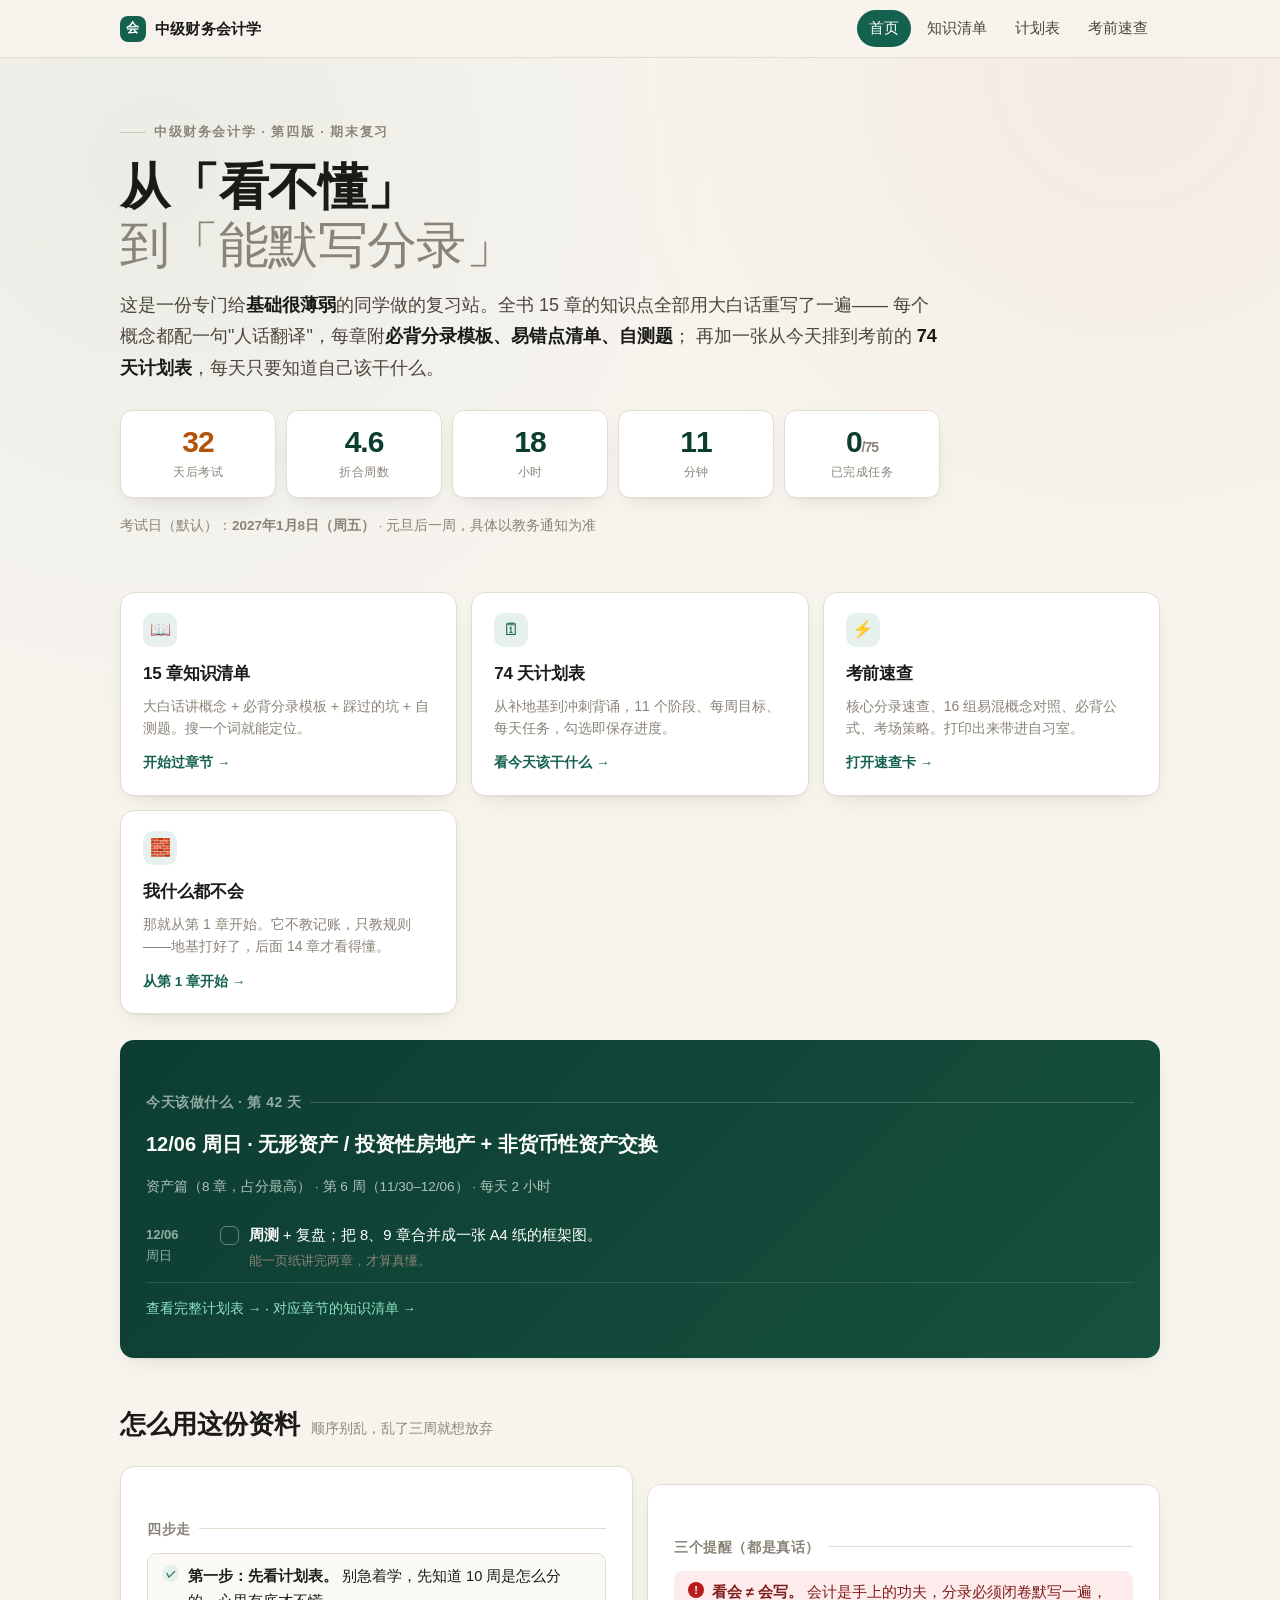
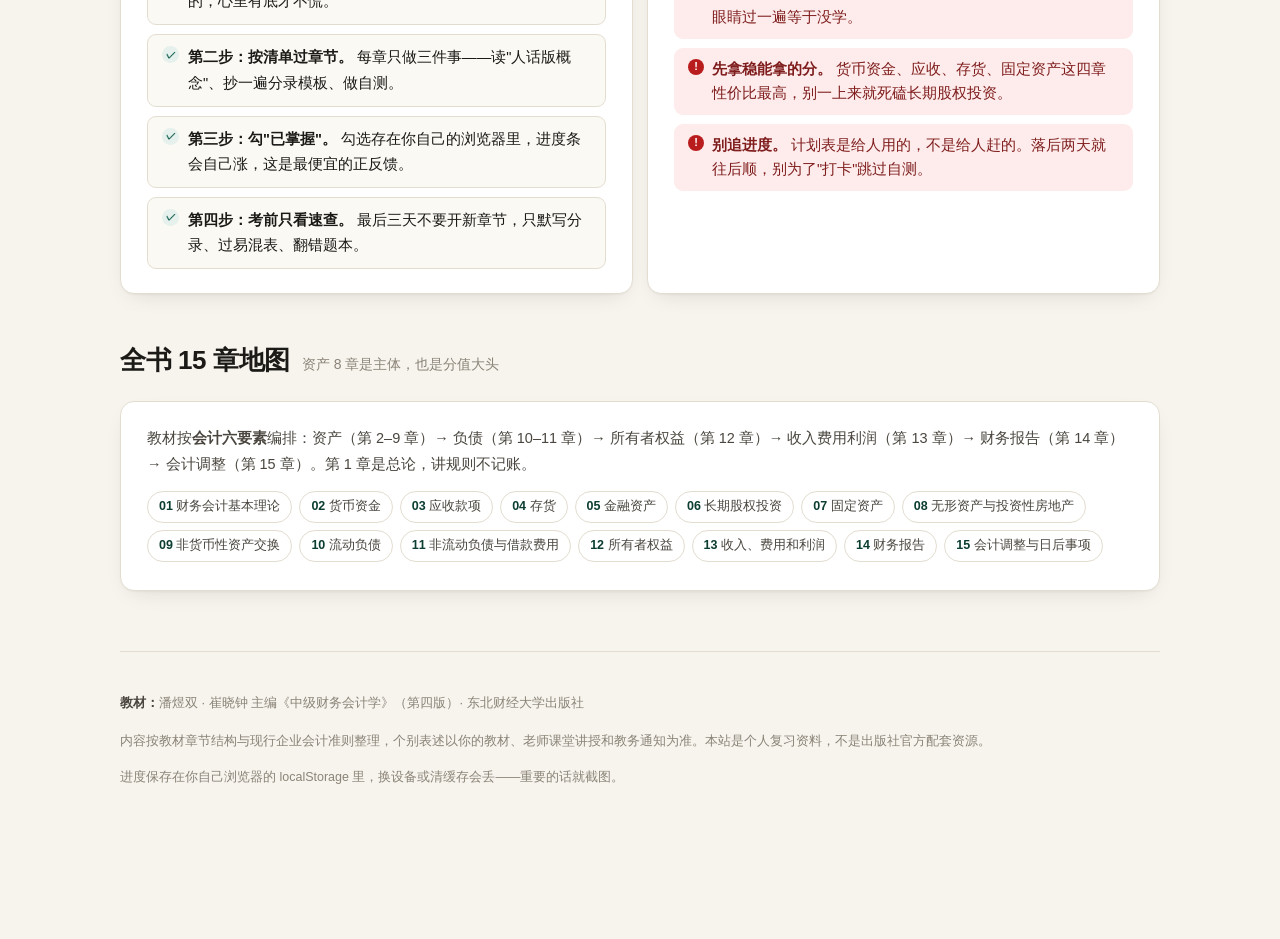
==== index.html @ 1324a6ed "中级财务会计学期末复习站：15 章知识清单 + 74 天计划 + 考前速查" ====
<!DOCTYPE html>
<html lang="zh-CN">
<head>
<meta charset="UTF-8">
<meta name="viewport" content="width=device-width, initial-scale=1, viewport-fit=cover">
<title>中级财务会计学 · 期末复习站</title>
<meta name="description" content="中级财务会计学（第四版）期末复习站：15 章大白话知识清单、必背分录、易错点、自测题，配 74 天倒计时复习计划。">
<meta name="theme-color" content="#f7f4ee">
<link rel="icon" href="data:image/svg+xml,<svg xmlns='http://www.w3.org/2000/svg' viewBox='0 0 100 100'><rect width='100' height='100' rx='22' fill='%2314614f'/><text x='50' y='68' font-size='52' font-family='sans-serif' font-weight='bold' fill='white' text-anchor='middle'>会</text></svg>">
<link rel="stylesheet" href="assets/style.css">
</head>
<body data-page="home">

<header class="topbar">
  <div class="topbar-inner">
    <a class="brand" href="index.html"><span class="brand-mark">会</span><span>中级财务会计学</span></a>
    <nav class="nav">
      <a href="index.html" data-nav="home">首页</a>
      <a href="knowledge.html" data-nav="knowledge">知识清单</a>
      <a href="plan.html" data-nav="plan">计划表</a>
      <a href="cheat.html" data-nav="cheat">考前速查</a>
    </nav>
  </div>
</header>

<main class="wrap">

  <section class="hero narrow">
    <div class="eyebrow">中级财务会计学 · 第四版 · 期末复习</div>
    <h1>从「看不懂」<br><span class="thin">到「能默写分录」</span></h1>
    <p class="lede">
      这是一份专门给<strong>基础很薄弱</strong>的同学做的复习站。全书 15 章的知识点全部用大白话重写了一遍——
      每个概念都配一句"人话翻译"，每章附<strong>必背分录模板、易错点清单、自测题</strong>；
      再加一张从今天排到考前的 <strong>74 天计划表</strong>，每天只要知道自己该干什么。
    </p>
    <div class="countdown" id="countdown"></div>
    <p style="font-size:13.5px;color:var(--ink-3);margin:-14px 0 0">
      考试日（默认）：<b id="examLabel">2027年1月8日</b> · 元旦后一周，具体以教务通知为准
    </p>
  </section>

  <div class="grid grid-2" style="margin-top:26px">
    <a class="entry" href="knowledge.html">
      <div class="entry-ico">📖</div>
      <h3>15 章知识清单</h3>
      <p>大白话讲概念 + 必背分录模板 + 踩过的坑 + 自测题。搜一个词就能定位。</p>
      <div class="go">开始过章节 →</div>
    </a>
    <a class="entry" href="plan.html">
      <div class="entry-ico">🗓</div>
      <h3>74 天计划表</h3>
      <p>从补地基到冲刺背诵，11 个阶段、每周目标、每天任务，勾选即保存进度。</p>
      <div class="go">看今天该干什么 →</div>
    </a>
    <a class="entry" href="cheat.html">
      <div class="entry-ico">⚡</div>
      <h3>考前速查</h3>
      <p>核心分录速查、16 组易混概念对照、必背公式、考场策略。打印出来带进自习室。</p>
      <div class="go">打开速查卡 →</div>
    </a>
    <a class="entry" href="knowledge.html#ch1">
      <div class="entry-ico">🧱</div>
      <h3>我什么都不会</h3>
      <p>那就从第 1 章开始。它不教记账，只教规则——地基打好了，后面 14 章才看得懂。</p>
      <div class="go">从第 1 章开始 →</div>
    </a>
  </div>

  <section id="todayCard" class="card today-card" style="margin-top:26px"></section>

  <section>
    <div class="section-head">
      <h2>怎么用这份资料</h2>
      <span class="sub">顺序别乱，乱了三周就想放弃</span>
    </div>
    <div class="grid grid-2">
      <div class="card">
        <div class="sub-h">四步走</div>
        <ul class="list-clean">
          <li><b>第一步：先看计划表。</b> 别急着学，先知道 10 周是怎么分的，心里有底才不慌。</li>
          <li><b>第二步：按清单过章节。</b> 每章只做三件事——读"人话版概念"、抄一遍分录模板、做自测。</li>
          <li><b>第三步：勾"已掌握"。</b> 勾选存在你自己的浏览器里，进度条会自己涨，这是最便宜的正反馈。</li>
          <li><b>第四步：考前只看速查。</b> 最后三天不要开新章节，只默写分录、过易混表、翻错题本。</li>
        </ul>
      </div>
      <div class="card">
        <div class="sub-h">三个提醒（都是真话）</div>
        <ul class="traps">
          <li><b>看会 ≠ 会写。</b> 会计是手上的功夫，分录必须闭卷默写一遍，眼睛过一遍等于没学。</li>
          <li><b>先拿稳能拿的分。</b> 货币资金、应收、存货、固定资产这四章性价比最高，别一上来就死磕长期股权投资。</li>
          <li><b>别追进度。</b> 计划表是给人用的，不是给人赶的。落后两天就往后顺，别为了"打卡"跳过自测。</li>
        </ul>
      </div>
    </div>
  </section>

  <section>
    <div class="section-head">
      <h2>全书 15 章地图</h2>
      <span class="sub">资产 8 章是主体，也是分值大头</span>
    </div>
    <div class="card">
      <p style="font-size:14.5px;color:var(--ink-2);margin:0 0 12px">
        教材按<b>会计六要素</b>编排：资产（第 2–9 章）→ 负债（第 10–11 章）→ 所有者权益（第 12 章）→
        收入费用利润（第 13 章）→ 财务报告（第 14 章）→ 会计调整（第 15 章）。第 1 章是总论，讲规则不记账。
      </p>
      <div class="pill-row" style="gap:7px">
        <a class="pill" href="knowledge.html#ch1"><b>01</b> 财务会计基本理论</a>
        <a class="pill" href="knowledge.html#ch2"><b>02</b> 货币资金</a>
        <a class="pill" href="knowledge.html#ch3"><b>03</b> 应收款项</a>
        <a class="pill" href="knowledge.html#ch4"><b>04</b> 存货</a>
        <a class="pill" href="knowledge.html#ch5"><b>05</b> 金融资产</a>
        <a class="pill" href="knowledge.html#ch6"><b>06</b> 长期股权投资</a>
        <a class="pill" href="knowledge.html#ch7"><b>07</b> 固定资产</a>
        <a class="pill" href="knowledge.html#ch8"><b>08</b> 无形资产与投资性房地产</a>
        <a class="pill" href="knowledge.html#ch9"><b>09</b> 非货币性资产交换</a>
        <a class="pill" href="knowledge.html#ch10"><b>10</b> 流动负债</a>
        <a class="pill" href="knowledge.html#ch11"><b>11</b> 非流动负债与借款费用</a>
        <a class="pill" href="knowledge.html#ch12"><b>12</b> 所有者权益</a>
        <a class="pill" href="knowledge.html#ch13"><b>13</b> 收入、费用和利润</a>
        <a class="pill" href="knowledge.html#ch14"><b>14</b> 财务报告</a>
        <a class="pill" href="knowledge.html#ch15"><b>15</b> 会计调整与日后事项</a>
      </div>
    </div>
  </section>

  <footer>
    <p><b>教材：</b><span id="bookLabel">潘煜双 · 崔晓钟 主编《中级财务会计学》（第四版）· 东北财经大学出版社</span></p>
    <p>内容按教材章节结构与现行企业会计准则整理，个别表述以你的教材、老师课堂讲授和教务通知为准。本站是个人复习资料，不是出版社官方配套资源。</p>
    <p style="margin-top:10px;font-size:12.5px">进度保存在你自己浏览器的 localStorage 里，换设备或清缓存会丢——重要的话就截图。</p>
  </footer>

</main>

<a class="back-top" id="backTop" href="#" aria-label="回到顶部">↑</a>

<script src="data/site.js"></script>
<script src="data/plan.js"></script>
<script src="assets/app.js"></script>
</body>
</html>
---- assets/style.css ----
/* ==========================================================
   中级财务会计学 · 期末复习站
   纯静态 / 无外链 / 手机优先 / 可打印
   ========================================================== */

:root {
  --paper: #f7f4ee;
  --paper-2: #efeae0;
  --card: #ffffff;
  --ink: #1b1a17;
  --ink-2: #4a463f;
  --ink-3: #8a8377;
  --line: #e3ddd0;
  --line-2: #d2c9b8;
  --green: #14614f;
  --green-soft: #e6f0ec;
  --green-deep: #0c3d31;
  --amber: #b45309;
  --amber-soft: #fdf3e3;
  --red: #b91c1c;
  --red-soft: #fdeceb;
  --blue: #1d4ed8;
  --blue-soft: #e8eefc;
  --radius: 14px;
  --shadow: 0 1px 2px rgba(27, 26, 23, .04), 0 8px 24px -12px rgba(27, 26, 23, .18);
  --sans: -apple-system, BlinkMacSystemFont, "Segoe UI", "PingFang SC",
          "Hiragino Sans GB", "Microsoft YaHei", "Source Han Sans SC", sans-serif;
  --mono: "SFMono-Regular", Consolas, "Liberation Mono", Menlo, monospace;
}

* { box-sizing: border-box; }

html { scroll-behavior: smooth; scroll-padding-top: 78px; }

body {
  margin: 0;
  background: var(--paper);
  color: var(--ink);
  font-family: var(--sans);
  font-size: 16px;
  line-height: 1.75;
  -webkit-font-smoothing: antialiased;
  text-rendering: optimizeLegibility;
}

/* 纸张纹理（纯 CSS，不外链图片） */
body::before {
  content: "";
  position: fixed;
  inset: 0;
  pointer-events: none;
  z-index: 0;
  background-image:
    radial-gradient(circle at 12% 18%, rgba(20, 97, 79, .05), transparent 42%),
    radial-gradient(circle at 88% 8%, rgba(180, 83, 9, .05), transparent 38%);
}

a { color: var(--green); text-decoration: none; }
a:hover { text-decoration: underline; }

/* ================= 顶部导航 ================= */
.topbar {
  position: sticky;
  top: 0;
  z-index: 50;
  background: rgba(247, 244, 238, .88);
  backdrop-filter: saturate(150%) blur(12px);
  -webkit-backdrop-filter: saturate(150%) blur(12px);
  border-bottom: 1px solid var(--line);
}
.topbar-inner {
  max-width: 1080px;
  margin: 0 auto;
  padding: 10px 20px;
  display: flex;
  align-items: center;
  gap: 14px;
  flex-wrap: wrap;
}
.brand {
  display: flex;
  align-items: center;
  gap: 9px;
  font-weight: 700;
  letter-spacing: .2px;
  color: var(--ink);
  font-size: 15px;
  white-space: nowrap;
}
.brand:hover { text-decoration: none; }
.brand-mark {
  width: 26px; height: 26px;
  border-radius: 8px;
  background: var(--green);
  color: #fff;
  display: grid;
  place-items: center;
  font-size: 13px;
  font-weight: 800;
  flex: none;
}
.nav {
  display: flex;
  gap: 4px;
  margin-left: auto;
  flex-wrap: wrap;
}
.nav a {
  padding: 6px 12px;
  border-radius: 999px;
  font-size: 14.5px;
  color: var(--ink-2);
  white-space: nowrap;
  transition: background .16s, color .16s;
}
.nav a:hover { background: var(--paper-2); text-decoration: none; color: var(--ink); }
.nav a.active { background: var(--green); color: #fff; }

/* ================= 版心 ================= */
.wrap {
  position: relative;
  z-index: 1;
  max-width: 1080px;
  margin: 0 auto;
  padding: 0 20px 96px;
}
.narrow { max-width: 820px; }

/* ================= 首页 hero ================= */
.hero { padding: 56px 0 28px; }
.eyebrow {
  display: inline-flex;
  align-items: center;
  gap: 8px;
  font-size: 12.5px;
  letter-spacing: 1.6px;
  text-transform: uppercase;
  color: var(--ink-3);
  font-weight: 700;
  margin-bottom: 14px;
}
.eyebrow::before {
  content: "";
  width: 26px; height: 1px;
  background: var(--line-2);
}
h1 {
  font-size: clamp(30px, 5.4vw, 50px);
  line-height: 1.16;
  margin: 0 0 16px;
  letter-spacing: -.6px;
  font-weight: 800;
}
h1 .thin { color: var(--ink-3); font-weight: 400; }
.lede {
  font-size: clamp(15.5px, 1.9vw, 18px);
  color: var(--ink-2);
  max-width: 46em;
  margin: 0 0 26px;
}
.lede strong { color: var(--ink); }

/* ================= 倒数 / 数据条 ================= */
.countdown {
  display: grid;
  grid-template-columns: repeat(auto-fit, minmax(112px, 1fr));
  gap: 10px;
  margin: 6px 0 30px;
}
.cd-cell {
  background: var(--card);
  border: 1px solid var(--line);
  border-radius: 12px;
  padding: 14px 12px;
  text-align: center;
  box-shadow: var(--shadow);
}
.cd-num {
  font-size: 30px;
  font-weight: 800;
  line-height: 1.1;
  letter-spacing: -1px;
  font-variant-numeric: tabular-nums;
  color: var(--green-deep);
}
.cd-lab {
  font-size: 12px;
  color: var(--ink-3);
  letter-spacing: .5px;
  margin-top: 4px;
}
.cd-cell.hot .cd-num { color: var(--amber); }

/* ================= 卡片 ================= */
.card {
  background: var(--card);
  border: 1px solid var(--line);
  border-radius: var(--radius);
  padding: 24px 26px;
  box-shadow: var(--shadow);
}
.card + .card { margin-top: 18px; }

.grid { display: grid; gap: 14px; }
.grid-2 { grid-template-columns: repeat(auto-fit, minmax(290px, 1fr)); }
.grid-3 { grid-template-columns: repeat(auto-fit, minmax(220px, 1fr)); }
.grid-4 { grid-template-columns: repeat(auto-fit, minmax(160px, 1fr)); }

/* 入口卡 */
.entry {
  display: block;
  background: var(--card);
  border: 1px solid var(--line);
  border-radius: var(--radius);
  padding: 20px 22px;
  box-shadow: var(--shadow);
  transition: transform .18s ease, border-color .18s, box-shadow .18s;
  color: inherit;
}
.entry:hover {
  text-decoration: none;
  transform: translateY(-3px);
  border-color: var(--green);
  box-shadow: 0 12px 34px -14px rgba(20, 97, 79, .45);
}
.entry-ico {
  width: 34px; height: 34px;
  border-radius: 10px;
  display: grid; place-items: center;
  background: var(--green-soft);
  color: var(--green);
  font-size: 17px;
  margin-bottom: 12px;
}
.entry h3 { margin: 0 0 6px; font-size: 17px; letter-spacing: -.2px; }
.entry p { margin: 0; font-size: 14px; color: var(--ink-3); line-height: 1.6; }
.entry .go { margin-top: 12px; font-size: 13.5px; color: var(--green); font-weight: 600; }

/* ================= 章节标题区 ================= */
.section-head {
  display: flex;
  align-items: baseline;
  gap: 12px;
  margin: 44px 0 18px;
  flex-wrap: wrap;
}
.section-head h2 {
  font-size: clamp(20px, 2.8vw, 26px);
  margin: 0;
  letter-spacing: -.4px;
  font-weight: 800;
}
.section-head .sub { font-size: 14px; color: var(--ink-3); }

/* ================= 标签 ================= */
.tag {
  display: inline-block;
  font-size: 11.5px;
  font-weight: 700;
  letter-spacing: .3px;
  padding: 2px 8px;
  border-radius: 6px;
  background: var(--paper-2);
  color: var(--ink-2);
  vertical-align: 2px;
  white-space: nowrap;
}
.tag.hot { background: var(--amber-soft); color: var(--amber); }
.tag.hard { background: var(--red-soft); color: var(--red); }
.tag.ok { background: var(--green-soft); color: var(--green); }
.tag.info { background: var(--blue-soft); color: var(--blue); }

/* ================= 知识清单：章节 ================= */
.chapter {
  background: var(--card);
  border: 1px solid var(--line);
  border-radius: var(--radius);
  margin-bottom: 16px;
  overflow: hidden;
  box-shadow: var(--shadow);
}
.chapter[open] { border-color: var(--line-2); }

.ch-head {
  display: flex;
  align-items: flex-start;
  gap: 14px;
  padding: 18px 22px;
  cursor: pointer;
  list-style: none;
  user-select: none;
}
.ch-head::-webkit-details-marker { display: none; }
.ch-head:hover { background: #fcfaf6; }
.ch-num {
  flex: none;
  width: 38px; height: 38px;
  border-radius: 10px;
  background: var(--green-soft);
  color: var(--green-deep);
  display: grid; place-items: center;
  font-weight: 800;
  font-size: 15px;
  font-variant-numeric: tabular-nums;
}
.ch-title-wrap { flex: 1 1 auto; min-width: 0; }
.ch-title {
  font-size: 17.5px;
  font-weight: 700;
  letter-spacing: -.2px;
  margin: 0 0 3px;
  line-height: 1.4;
}
.ch-meta {
  font-size: 13px;
  color: var(--ink-3);
  display: flex;
  gap: 10px;
  flex-wrap: wrap;
  align-items: center;
}
.ch-caret {
  flex: none;
  color: var(--ink-3);
  font-size: 12px;
  transition: transform .2s;
  margin-top: 11px;
}
.chapter[open] .ch-caret { transform: rotate(90deg); }

.ch-body { padding: 0 22px 24px; border-top: 1px dashed var(--line); }

.ch-oneline {
  font-size: 15px;
  line-height: 1.8;
  color: var(--ink);
  background: linear-gradient(180deg, #fbf9f4, #fff);
  border-left: 3px solid var(--green);
  padding: 12px 16px;
  border-radius: 0 10px 10px 0;
  margin: 18px 0;
}
.ch-oneline b { color: var(--green-deep); }

.sub-h {
  font-size: 14px;
  font-weight: 800;
  letter-spacing: .6px;
  color: var(--ink-3);
  text-transform: uppercase;
  margin: 26px 0 12px;
  display: flex;
  align-items: center;
  gap: 8px;
}
.sub-h::after {
  content: "";
  flex: 1;
  height: 1px;
  background: var(--line);
}

/* 概念列表 */
.concept {
  padding: 11px 0;
  border-bottom: 1px solid #f2eee5;
  display: grid;
  grid-template-columns: minmax(120px, 172px) 1fr;
  gap: 4px 16px;
  font-size: 15px;
}
.concept:last-child { border-bottom: 0; }
.concept dt {
  font-weight: 700;
  color: var(--green-deep);
  letter-spacing: -.1px;
}
.concept dd { margin: 0; color: var(--ink-2); }
.concept dd em {
  font-style: normal;
  background: #fff8e1;
  padding: 0 3px;
  border-radius: 3px;
  box-shadow: inset 0 -2px 0 #f6e2a8;
}
@media (max-width: 560px) {
  .concept { grid-template-columns: 1fr; }
}

/* 分录块 */
.entries { display: grid; gap: 12px; }
.entry-card {
  border: 1px solid var(--line);
  border-radius: 11px;
  overflow: hidden;
  background: #fdfcfa;
}
.entry-name {
  font-size: 13.5px;
  font-weight: 700;
  padding: 8px 14px;
  background: #f4f0e7;
  color: var(--ink-2);
  border-bottom: 1px solid var(--line);
}
.entry-lines {
  padding: 12px 14px;
  font-family: var(--mono);
  font-size: 13.5px;
  line-height: 1.95;
  overflow-x: auto;
}
.entry-lines .row { display: flex; gap: 8px; white-space: nowrap; }
.entry-lines .side { color: var(--ink-3); flex: none; }
.entry-lines .row.dr .acct { color: var(--green-deep); font-weight: 600; }
.entry-lines .row.cr .acct { color: var(--amber); font-weight: 600; }
.entry-lines .row.cr { padding-left: 2.4em; }
.entry-lines .num { color: var(--ink-3); }
.entry-note {
  padding: 0 14px 11px;
  font-size: 13px;
  color: var(--ink-3);
  line-height: 1.7;
}

/* 易错点 */
.traps { margin: 0; padding: 0; list-style: none; display: grid; gap: 9px; }
.traps li {
  position: relative;
  padding: 9px 14px 9px 38px;
  background: var(--red-soft);
  border-radius: 9px;
  font-size: 14.5px;
  line-height: 1.7;
  color: #7f1d1d;
}
.traps li::before {
  content: "!";
  position: absolute;
  left: 14px; top: 11px;
  width: 16px; height: 16px;
  border-radius: 50%;
  background: var(--red);
  color: #fff;
  font-size: 11px;
  font-weight: 900;
  display: grid; place-items: center;
  line-height: 1;
}

/* 普通清单（非错题） */
.list-clean {
  margin: 0;
  padding: 0;
  list-style: none;
  display: grid;
  gap: 9px;
}
.list-clean li {
  position: relative;
  padding: 10px 14px 10px 40px;
  background: #fbf9f4;
  border: 1px solid var(--line);
  border-radius: 9px;
  font-size: 14.6px;
  line-height: 1.72;
}
.list-clean li::before {
  content: "✓";
  position: absolute;
  left: 14px; top: 11px;
  width: 17px; height: 17px;
  border-radius: 50%;
  background: var(--green-soft);
  color: var(--green);
  font-size: 10px;
  font-weight: 900;
  display: grid; place-items: center;
  line-height: 1;
}

/* 自测 */
.quiz { display: grid; gap: 10px; }
.quiz-item {
  border: 1px solid var(--line);
  border-radius: 10px;
  background: #fff;
}
.quiz-q {
  padding: 11px 14px;
  font-size: 14.8px;
  cursor: pointer;
  display: flex;
  gap: 10px;
  align-items: flex-start;
  user-select: none;
}
.quiz-q:hover { background: #fbf9f4; }
.quiz-idx {
  flex: none;
  font-weight: 800;
  color: var(--green);
  font-variant-numeric: tabular-nums;
  font-size: 13px;
  padding-top: 2px;
}
.quiz-a {
  display: none;
  padding: 0 14px 13px 40px;
  font-size: 14.5px;
  color: var(--ink-2);
  line-height: 1.8;
  border-top: 1px dashed var(--line);
  padding-top: 10px;
  margin-top: -1px;
  background: #fcfaf5;
}
.quiz-item.open .quiz-a { display: block; }
.quiz-item.open .quiz-q { color: var(--green-deep); font-weight: 600; }

/* 记忆钩子 */
.mnemonic {
  margin-top: 20px;
  padding: 13px 16px;
  border-radius: 10px;
  background: var(--green-soft);
  font-size: 14.5px;
  color: var(--green-deep);
  line-height: 1.75;
}
.mnemonic b { letter-spacing: .5px; }

/* ================= 工具条 ================= */
.toolbar {
  display: flex;
  gap: 10px;
  flex-wrap: wrap;
  align-items: center;
  margin: 18px 0;
  position: sticky;
  top: 57px;
  z-index: 20;
  background: rgba(247, 244, 238, .95);
  backdrop-filter: blur(8px);
  padding: 10px 0;
  border-bottom: 1px solid var(--line);
}
.search {
  flex: 1 1 220px;
  min-width: 180px;
  padding: 10px 14px;
  border-radius: 10px;
  border: 1px solid var(--line-2);
  background: #fff;
  font-size: 15px;
  font-family: inherit;
  color: var(--ink);
}
.search:focus {
  outline: none;
  border-color: var(--green);
  box-shadow: 0 0 0 3px rgba(20, 97, 79, .12);
}
.btn {
  display: inline-flex;
  align-items: center;
  gap: 6px;
  padding: 9px 14px;
  border-radius: 10px;
  border: 1px solid var(--line-2);
  background: #fff;
  color: var(--ink-2);
  font-size: 14px;
  font-family: inherit;
  cursor: pointer;
  white-space: nowrap;
  transition: all .15s;
}
.btn:hover { border-color: var(--green); color: var(--green); }
.btn.solid { background: var(--green); border-color: var(--green); color: #fff; }
.btn.solid:hover { background: var(--green-deep); color: #fff; }
.btn:active { transform: translateY(1px); }

/* 总进度条 */
.progress-wrap {
  display: flex;
  align-items: center;
  gap: 12px;
  font-size: 13.5px;
  color: var(--ink-3);
}
.bar {
  flex: 1;
  height: 8px;
  border-radius: 999px;
  background: var(--paper-2);
  overflow: hidden;
  min-width: 90px;
}
.bar > i {
  display: block;
  height: 100%;
  width: 0;
  border-radius: 999px;
  background: linear-gradient(90deg, var(--green), #2f9c7e);
  transition: width .4s ease;
}

/* ================= 计划表 ================= */
.phase {
  margin: 34px 0 8px;
  display: flex;
  align-items: center;
  gap: 12px;
}
.phase-badge {
  flex: none;
  font-size: 12px;
  font-weight: 800;
  letter-spacing: 1px;
  padding: 4px 10px;
  border-radius: 6px;
  background: var(--green);
  color: #fff;
}
.phase h2 { font-size: 19px; margin: 0; letter-spacing: -.3px; }
.phase .phase-note { font-size: 13.5px; color: var(--ink-3); }

.week {
  background: var(--card);
  border: 1px solid var(--line);
  border-radius: var(--radius);
  margin-bottom: 14px;
  overflow: hidden;
  box-shadow: var(--shadow);
}
.week-head {
  display: flex;
  align-items: center;
  gap: 12px;
  padding: 15px 20px;
  background: linear-gradient(180deg, #fffdf9, #fff);
  border-bottom: 1px solid var(--line);
  cursor: pointer;
  list-style: none;
  user-select: none;
}
.week-head::-webkit-details-marker { display: none; }
.week-no {
  flex: none;
  font-size: 12px;
  font-weight: 800;
  color: var(--green);
  background: var(--green-soft);
  padding: 3px 9px;
  border-radius: 6px;
  letter-spacing: .5px;
}
.week-theme { flex: 1; font-weight: 700; font-size: 15.5px; letter-spacing: -.1px; }
.week-range { font-size: 13px; color: var(--ink-3); font-variant-numeric: tabular-nums; }
.week.now { border-color: var(--amber); box-shadow: 0 0 0 2px rgba(180, 83, 9, .12), var(--shadow); }
.week.now .week-no { background: var(--amber-soft); color: var(--amber); }

.week-body { padding: 6px 20px 16px; }
.week-goal {
  font-size: 14px;
  color: var(--ink-2);
  padding: 10px 0 6px;
  border-bottom: 1px dashed var(--line);
  margin-bottom: 6px;
}
.week-goal b { color: var(--green-deep); }

.day {
  display: flex;
  gap: 12px;
  padding: 10px 0;
  border-bottom: 1px solid #f4f1e9;
  align-items: flex-start;
}
.day:last-child { border-bottom: 0; }
.day-lab {
  flex: none;
  width: 62px;
  font-size: 12.5px;
  color: var(--ink-3);
  font-variant-numeric: tabular-nums;
  line-height: 1.7;
  padding-top: 1px;
}
.day-lab b { display: block; color: var(--ink-2); font-size: 13px; }
.day-txt { flex: 1; font-size: 14.8px; line-height: 1.7; }
.day-txt em { font-style: normal; color: var(--ink-3); font-size: 13px; display: block; margin-top: 2px; }

/* 自定义勾选框 */
.check { display: flex; align-items: flex-start; gap: 10px; cursor: pointer; }
.check input { position: absolute; opacity: 0; width: 0; height: 0; }
.check .box {
  flex: none;
  width: 19px; height: 19px;
  margin-top: 3px;
  border-radius: 6px;
  border: 1.8px solid var(--line-2);
  background: #fff;
  display: grid;
  place-items: center;
  transition: all .15s;
  font-size: 11px;
  color: #fff;
  line-height: 1;
}
.check:hover .box { border-color: var(--green); }
.check input:checked + .box {
  background: var(--green);
  border-color: var(--green);
}
.check input:checked + .box::after { content: "✓"; font-weight: 900; }
.check input:checked ~ .day-txt,
.check input:checked ~ .q-text { color: var(--ink-3); text-decoration: line-through; text-decoration-color: var(--line-2); }
.check input:focus-visible + .box { box-shadow: 0 0 0 3px rgba(20, 97, 79, .22); }

/* 今日任务块 */
.today-card {
  background: linear-gradient(135deg, var(--green-deep), #17513f);
  color: #eaf3ef;
  border: 0;
}
.today-card .sub-h { color: rgba(234, 243, 239, .6); }
.today-card .sub-h::after { background: rgba(255, 255, 255, .18); }
.today-card h2 { color: #fff; margin: 0 0 6px; font-size: 20px; }
.today-card .t-meta { font-size: 13.5px; color: rgba(234, 243, 239, .72); margin-bottom: 14px; }
.today-card .day-txt { color: #fff; }
.today-card .day { border-bottom-color: rgba(255, 255, 255, .12); }
.today-card .day-lab, .today-card .day-lab b { color: rgba(234, 243, 239, .6); }
.today-card .check .box { border-color: rgba(255, 255, 255, .35); background: transparent; }
.today-card .check:hover .box { border-color: #fff; }
.today-card .check input:checked + .box { background: #2f9c7e; border-color: #2f9c7e; }
.today-card .check input:checked ~ .day-txt { color: rgba(234, 243, 239, .45); }
.today-card a { color: #8fe0c5; }

/* ================= 速查表 ================= */
.cheat-table {
  width: 100%;
  border-collapse: collapse;
  font-size: 14.5px;
  background: #fff;
  border-radius: 10px;
  overflow: hidden;
  box-shadow: var(--shadow);
  border: 1px solid var(--line);
}
.cheat-table th, .cheat-table td {
  padding: 10px 13px;
  text-align: left;
  border-bottom: 1px solid var(--line);
  vertical-align: top;
  line-height: 1.65;
}
.cheat-table th {
  background: #f4f0e7;
  font-size: 13px;
  letter-spacing: .4px;
  color: var(--ink-2);
  font-weight: 800;
  white-space: nowrap;
}
.cheat-table tr:last-child td { border-bottom: 0; }
.cheat-table tr:hover td { background: #fdfcf8; }
.cheat-table td.k { font-weight: 700; color: var(--green-deep); white-space: nowrap; }
.cheat-table code {
  font-family: var(--mono);
  font-size: 13px;
  background: var(--paper-2);
  padding: 1px 5px;
  border-radius: 4px;
}

.formula {
  font-family: var(--mono);
  font-size: 14px;
  background: #fdfbf6;
  border: 1px solid var(--line);
  border-left: 3px solid var(--amber);
  border-radius: 0 8px 8px 0;
  padding: 9px 13px;
  margin: 8px 0;
  overflow-x: auto;
  white-space: pre;
  line-height: 1.75;
}

/* ================= 页脚 ================= */
footer {
  border-top: 1px solid var(--line);
  margin-top: 60px;
  padding: 26px 0 40px;
  font-size: 13px;
  color: var(--ink-3);
  line-height: 1.9;
}
footer b { color: var(--ink-2); }

/* ================= 杂项 ================= */
.note {
  font-size: 13.5px;
  color: var(--ink-3);
  background: var(--paper-2);
  border-radius: 9px;
  padding: 11px 15px;
  line-height: 1.75;
  margin: 16px 0;
}
.pill-row { display: flex; gap: 8px; flex-wrap: wrap; margin: 14px 0 4px; }
.pill {
  font-size: 12.5px;
  padding: 4px 11px;
  border-radius: 999px;
  background: var(--card);
  border: 1px solid var(--line);
  color: var(--ink-2);
  white-space: nowrap;
}
.pill b { color: var(--green-deep); }
mark {
  background: #fff3c4;
  color: inherit;
  padding: 0 2px;
  border-radius: 3px;
}
.hide { display: none !important; }
.center { text-align: center; }
.empty {
  text-align: center;
  padding: 48px 20px;
  color: var(--ink-3);
  font-size: 15px;
}
.back-top {
  position: fixed;
  right: 18px;
  bottom: 18px;
  width: 42px; height: 42px;
  border-radius: 50%;
  background: #fff;
  border: 1px solid var(--line-2);
  box-shadow: var(--shadow);
  display: grid; place-items: center;
  color: var(--ink-2);
  font-size: 15px;
  z-index: 30;
  opacity: 0;
  pointer-events: none;
  transition: opacity .2s;
}
.back-top.show { opacity: 1; pointer-events: auto; }
.back-top:hover { color: var(--green); text-decoration: none; }

/* ================= 打印 ================= */
@media print {
  :root { --shadow: none; --paper: #fff; }
  body { background: #fff; font-size: 11.5pt; }
  body::before, .topbar, .toolbar, .back-top, .no-print, footer { display: none !important; }
  .wrap { max-width: none; padding: 0; }
  .chapter, .week, .card, .cheat-table { break-inside: avoid; box-shadow: none; }
  .chapter { border-color: #999; }
  .ch-caret { display: none; }
  a { color: inherit; }
  .q-a, .quiz-a { display: block !important; }
  .card + .card { margin-top: 8mm; }
}

/* ================= 响应式 ================= */
@media (max-width: 640px) {
  .wrap { padding: 0 14px 80px; }
  .topbar-inner { padding: 8px 14px; gap: 8px; }
  .brand { font-size: 14px; }
  .nav a { padding: 5px 10px; font-size: 13.5px; }
  .hero { padding: 34px 0 20px; }
  .card { padding: 18px 16px; }
  .ch-head { padding: 14px 15px; }
  .ch-body { padding: 0 15px 18px; }
  .week-head { padding: 12px 15px; gap: 9px; flex-wrap: wrap; }
  .week-body { padding: 4px 15px 13px; }
  .day-lab { width: 52px; }
  .cd-num { font-size: 24px; }
  .entry-lines { font-size: 12.5px; }
  .cheat-table { font-size: 13px; }
  .cheat-table th, .cheat-table td { padding: 8px 9px; }
  .toolbar { top: 0; }
}
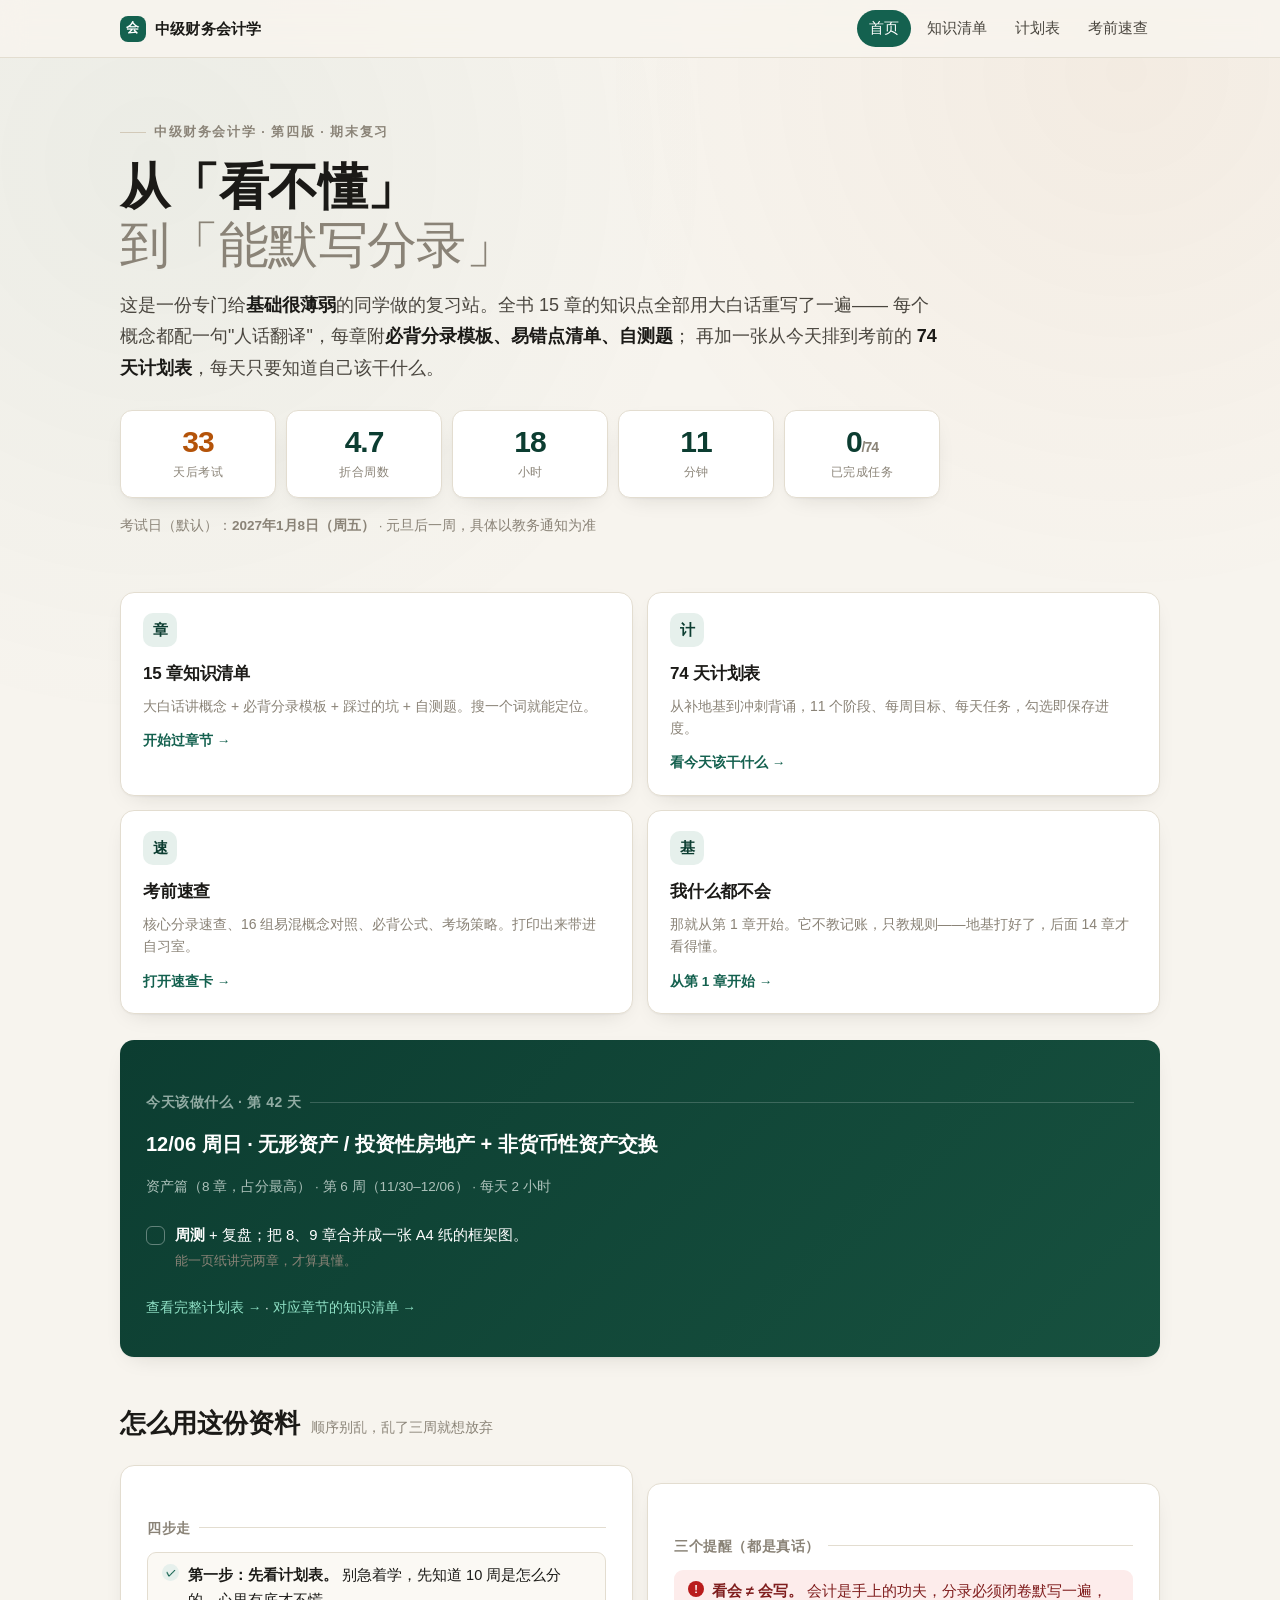
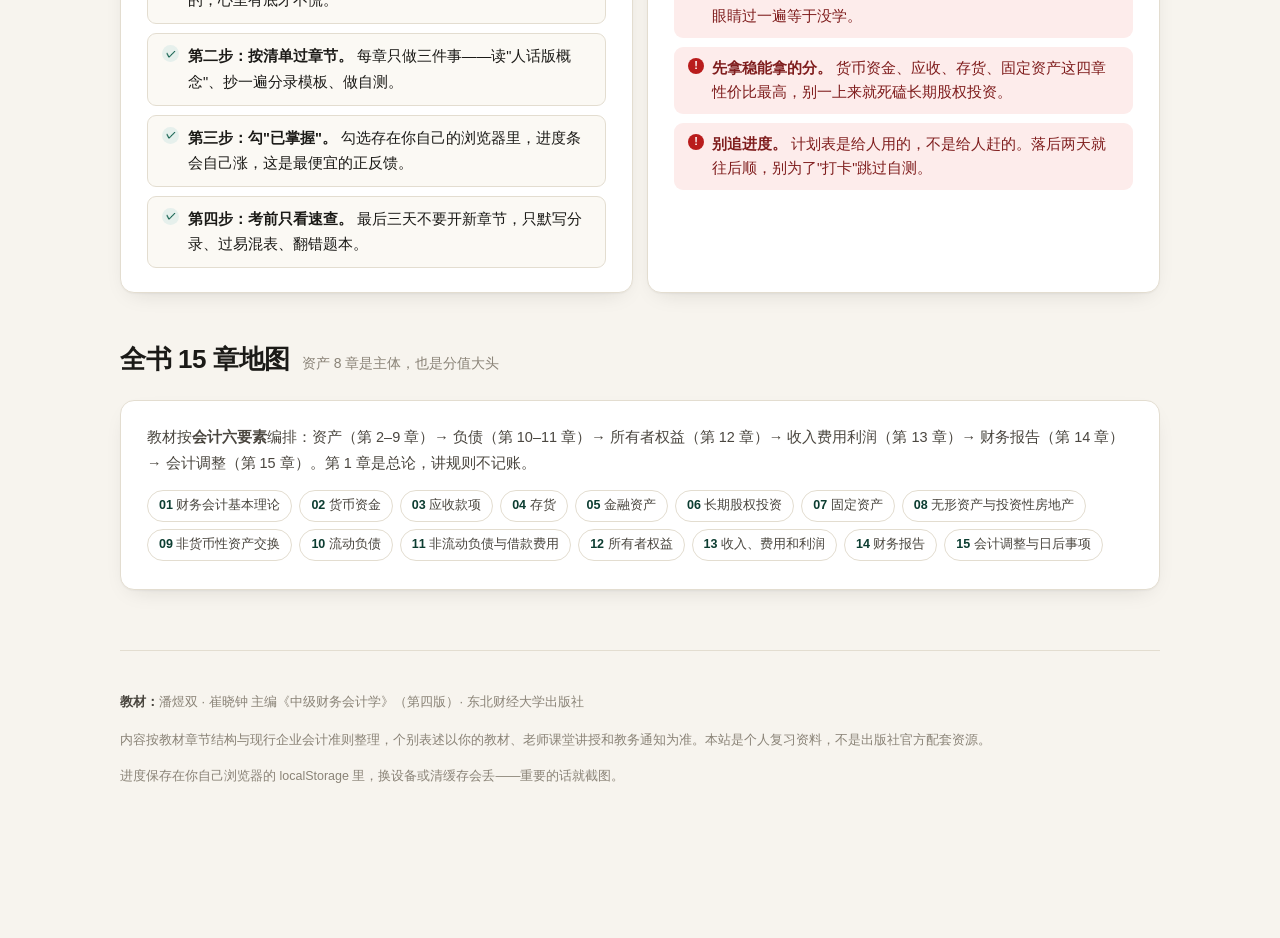
==== commit 2a665bce: "细节修订：倒计时改 74 天、考试日单独高亮、手机端导航与卡片布局、图标改字形、速查表可横向滚动" ====
--- a/index.html
+++ b/index.html
@@ -39,27 +39,27 @@
     </p>
   </section>
 
-  <div class="grid grid-2" style="margin-top:26px">
+  <div class="grid grid-tiles" style="margin-top:26px">
     <a class="entry" href="knowledge.html">
-      <div class="entry-ico">📖</div>
+      <div class="entry-ico">章</div>
       <h3>15 章知识清单</h3>
       <p>大白话讲概念 + 必背分录模板 + 踩过的坑 + 自测题。搜一个词就能定位。</p>
       <div class="go">开始过章节 →</div>
     </a>
     <a class="entry" href="plan.html">
-      <div class="entry-ico">🗓</div>
+      <div class="entry-ico">计</div>
       <h3>74 天计划表</h3>
       <p>从补地基到冲刺背诵，11 个阶段、每周目标、每天任务，勾选即保存进度。</p>
       <div class="go">看今天该干什么 →</div>
     </a>
     <a class="entry" href="cheat.html">
-      <div class="entry-ico">⚡</div>
+      <div class="entry-ico">速</div>
       <h3>考前速查</h3>
       <p>核心分录速查、16 组易混概念对照、必背公式、考场策略。打印出来带进自习室。</p>
       <div class="go">打开速查卡 →</div>
     </a>
     <a class="entry" href="knowledge.html#ch1">
-      <div class="entry-ico">🧱</div>
+      <div class="entry-ico">基</div>
       <h3>我什么都不会</h3>
       <p>那就从第 1 章开始。它不教记账，只教规则——地基打好了，后面 14 章才看得懂。</p>
       <div class="go">从第 1 章开始 →</div>
--- a/assets/style.css
+++ b/assets/style.css
@@ -32,6 +32,11 @@
 
 html { scroll-behavior: smooth; scroll-padding-top: 78px; }
 
+html, body {
+  max-width: 100%;
+  overflow-x: clip;
+}
+
 body {
   margin: 0;
   background: var(--paper);
@@ -39,6 +44,7 @@
   font-family: var(--sans);
   font-size: 16px;
   line-height: 1.75;
+  overflow-wrap: break-word;
   -webkit-font-smoothing: antialiased;
   text-rendering: optimizeLegibility;
 }
@@ -174,6 +180,7 @@
   padding: 14px 12px;
   text-align: center;
   box-shadow: var(--shadow);
+  min-width: 0;
 }
 .cd-num {
   font-size: 30px;
@@ -205,6 +212,14 @@
 .grid-2 { grid-template-columns: repeat(auto-fit, minmax(290px, 1fr)); }
 .grid-3 { grid-template-columns: repeat(auto-fit, minmax(220px, 1fr)); }
 .grid-4 { grid-template-columns: repeat(auto-fit, minmax(160px, 1fr)); }
+.grid-tiles { grid-template-columns: repeat(auto-fit, minmax(340px, 1fr)); }
+
+/* 横向可滚动的表格容器 */
+.table-scroll {
+  width: 100%;
+  overflow-x: auto;
+  -webkit-overflow-scrolling: touch;
+}
 
 /* 入口卡 */
 .entry {
@@ -228,9 +243,11 @@
   border-radius: 10px;
   display: grid; place-items: center;
   background: var(--green-soft);
-  color: var(--green);
-  font-size: 17px;
+  color: var(--green-deep);
+  font-size: 15px;
+  font-weight: 800;
   margin-bottom: 12px;
+  letter-spacing: 0;
 }
 .entry h3 { margin: 0 0 6px; font-size: 17px; letter-spacing: -.2px; }
 .entry p { margin: 0; font-size: 14px; color: var(--ink-3); line-height: 1.6; }
@@ -612,6 +629,7 @@
   display: flex;
   align-items: center;
   gap: 12px;
+  flex-wrap: wrap;
 }
 .phase-badge {
   flex: none;
@@ -623,8 +641,8 @@
   background: var(--green);
   color: #fff;
 }
-.phase h2 { font-size: 19px; margin: 0; letter-spacing: -.3px; }
-.phase .phase-note { font-size: 13.5px; color: var(--ink-3); }
+.phase h2 { font-size: 19px; margin: 0; letter-spacing: -.3px; flex: none; white-space: nowrap; }
+.phase .phase-note { font-size: 13.5px; color: var(--ink-3); flex: 1 1 240px; min-width: 0; }
 
 .week {
   background: var(--card);
@@ -691,6 +709,15 @@
 .day-lab b { display: block; color: var(--ink-2); font-size: 13px; }
 .day-txt { flex: 1; font-size: 14.8px; line-height: 1.7; }
 .day-txt em { font-style: normal; color: var(--ink-3); font-size: 13px; display: block; margin-top: 2px; }
+
+/* 考试日高亮行 */
+.day.exam-day {
+  background: linear-gradient(90deg, rgba(180, 83, 9, .08), rgba(180, 83, 9, 0) 70%);
+  border-radius: 9px;
+  padding-left: 6px;
+  padding-right: 8px;
+}
+.day.exam-day .day-txt { font-weight: 600; }
 
 /* 自定义勾选框 */
 .check { display: flex; align-items: flex-start; gap: 10px; cursor: pointer; }
@@ -872,12 +899,24 @@
 /* ================= 响应式 ================= */
 @media (max-width: 640px) {
   .wrap { padding: 0 14px 80px; }
-  .topbar-inner { padding: 8px 14px; gap: 8px; }
+  .topbar-inner { padding: 8px 14px; gap: 8px; row-gap: 4px; }
   .brand { font-size: 14px; }
+  .nav {
+    order: 3;
+    width: 100%;
+    margin-left: 0;
+    flex-wrap: nowrap;
+    overflow-x: auto;
+    scrollbar-width: none;
+    padding-bottom: 2px;
+  }
+  .nav::-webkit-scrollbar { display: none; }
   .nav a { padding: 5px 10px; font-size: 13.5px; }
-  .hero { padding: 34px 0 20px; }
+  .hero { padding: 30px 0 20px; }
+  .countdown { grid-template-columns: repeat(2, minmax(0, 1fr)); }
+  .grid-tiles { grid-template-columns: 1fr; }
   .card { padding: 18px 16px; }
-  .ch-head { padding: 14px 15px; }
+  .ch-head { padding: 14px 15px; gap: 10px; }
   .ch-body { padding: 0 15px 18px; }
   .week-head { padding: 12px 15px; gap: 9px; flex-wrap: wrap; }
   .week-body { padding: 4px 15px 13px; }
@@ -887,4 +926,5 @@
   .cheat-table { font-size: 13px; }
   .cheat-table th, .cheat-table td { padding: 8px 9px; }
   .toolbar { top: 0; }
-}
+  .concept { grid-template-columns: 1fr; }
+}
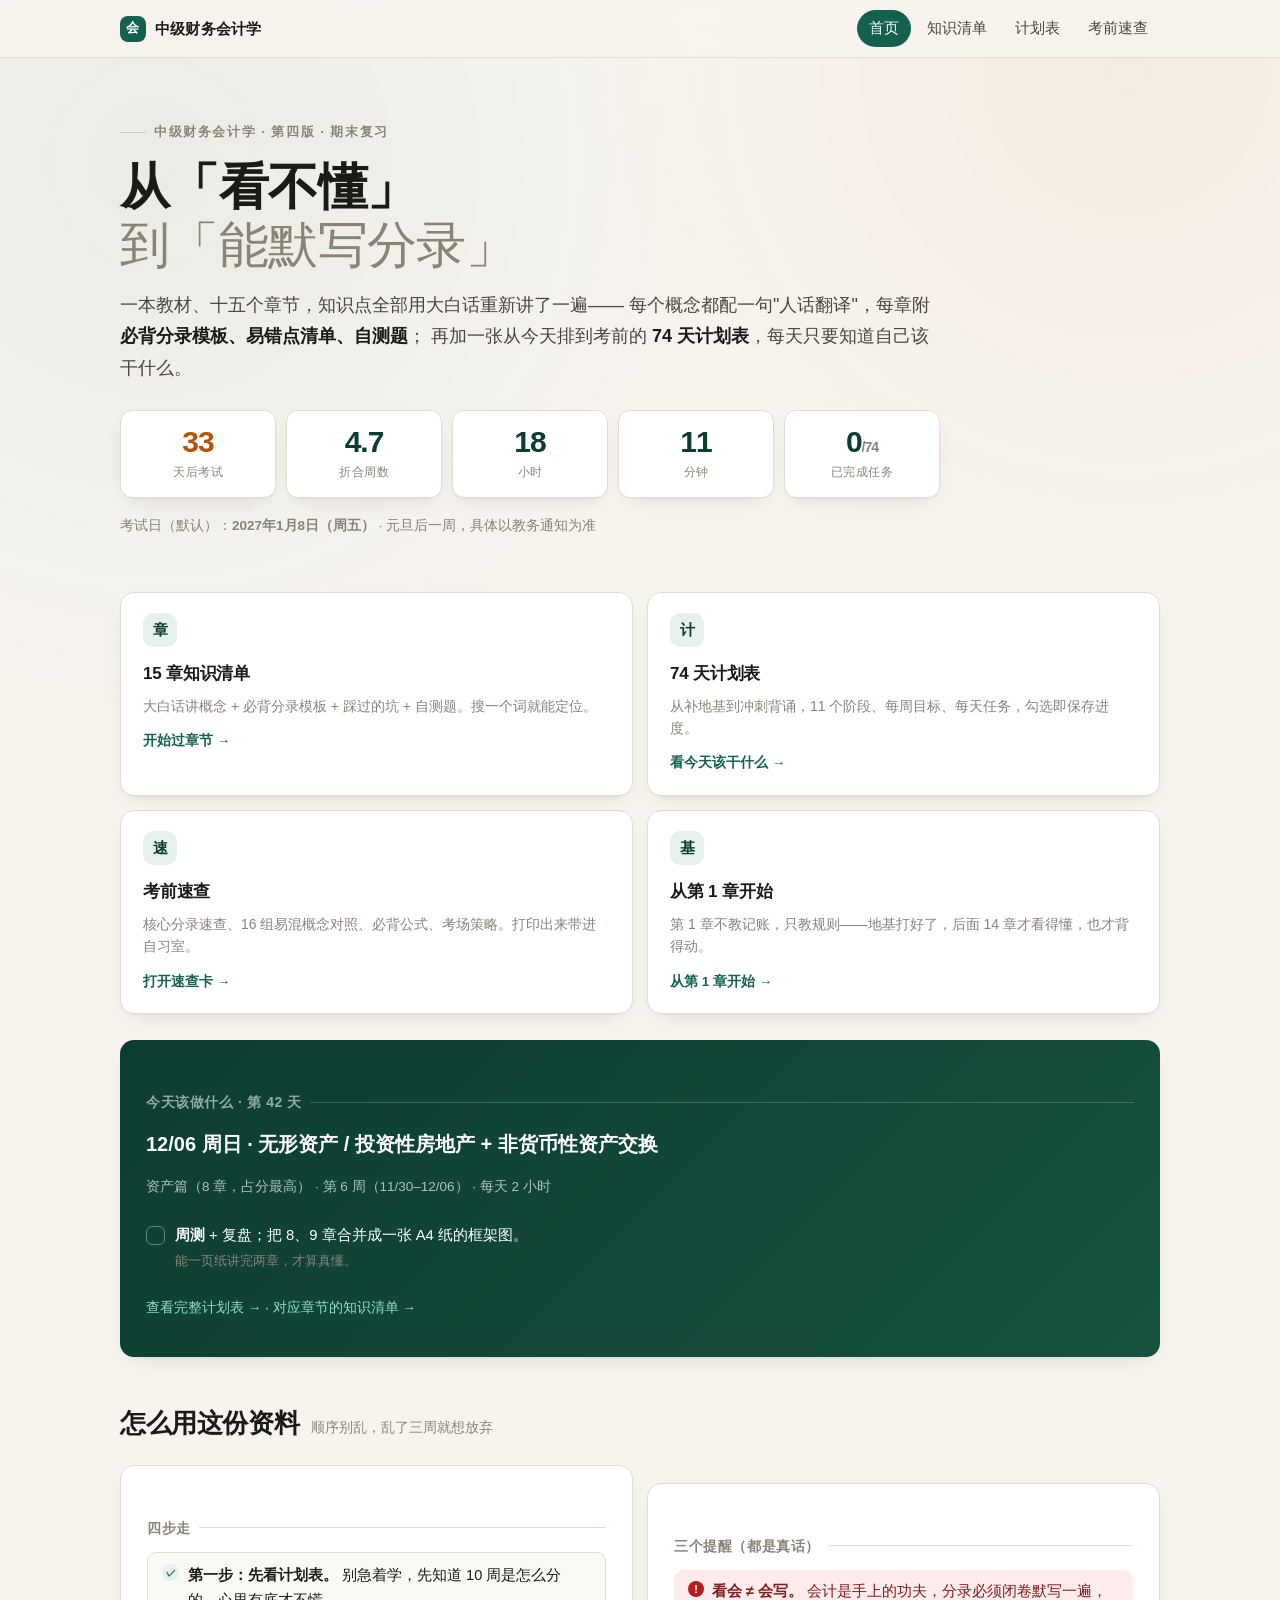
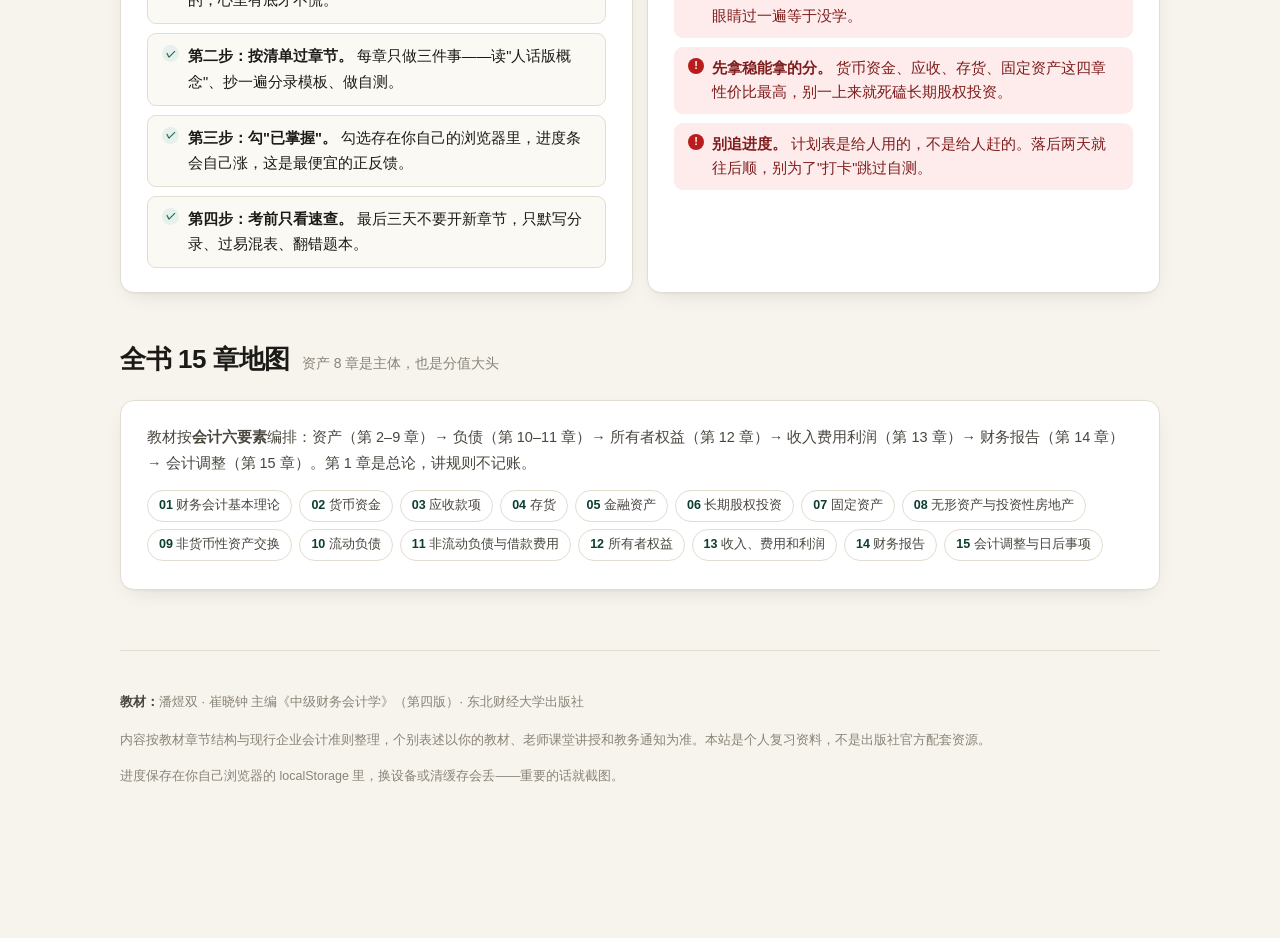
==== commit a11a0b65: "文案调整：去掉对使用者的强弱标签" ====
--- a/index.html
+++ b/index.html
@@ -29,7 +29,7 @@
     <div class="eyebrow">中级财务会计学 · 第四版 · 期末复习</div>
     <h1>从「看不懂」<br><span class="thin">到「能默写分录」</span></h1>
     <p class="lede">
-      这是一份专门给<strong>基础很薄弱</strong>的同学做的复习站。全书 15 章的知识点全部用大白话重写了一遍——
+      一本教材、十五个章节，知识点全部用大白话重新讲了一遍——
       每个概念都配一句"人话翻译"，每章附<strong>必背分录模板、易错点清单、自测题</strong>；
       再加一张从今天排到考前的 <strong>74 天计划表</strong>，每天只要知道自己该干什么。
     </p>
@@ -60,8 +60,8 @@
     </a>
     <a class="entry" href="knowledge.html#ch1">
       <div class="entry-ico">基</div>
-      <h3>我什么都不会</h3>
-      <p>那就从第 1 章开始。它不教记账，只教规则——地基打好了，后面 14 章才看得懂。</p>
+      <h3>从第 1 章开始</h3>
+      <p>第 1 章不教记账，只教规则——地基打好了，后面 14 章才看得懂，也才背得动。</p>
       <div class="go">从第 1 章开始 →</div>
     </a>
   </div>
